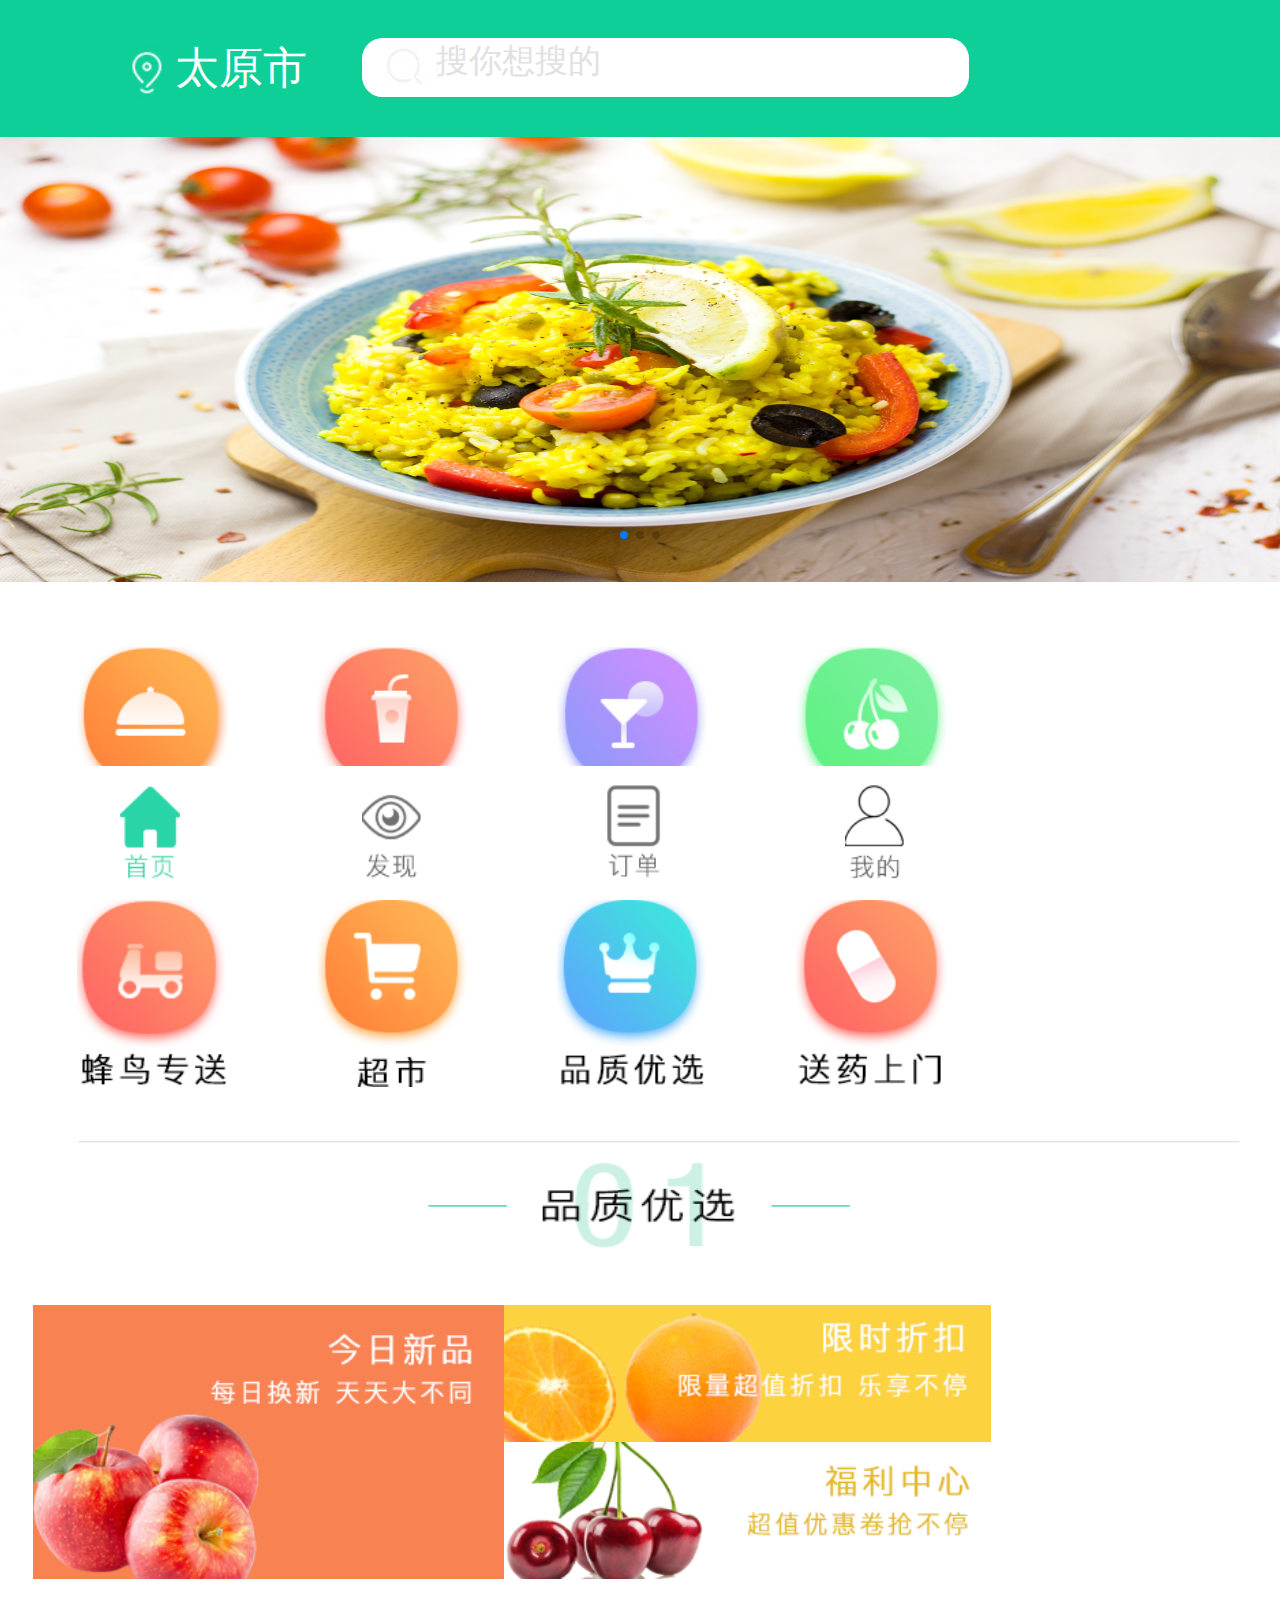
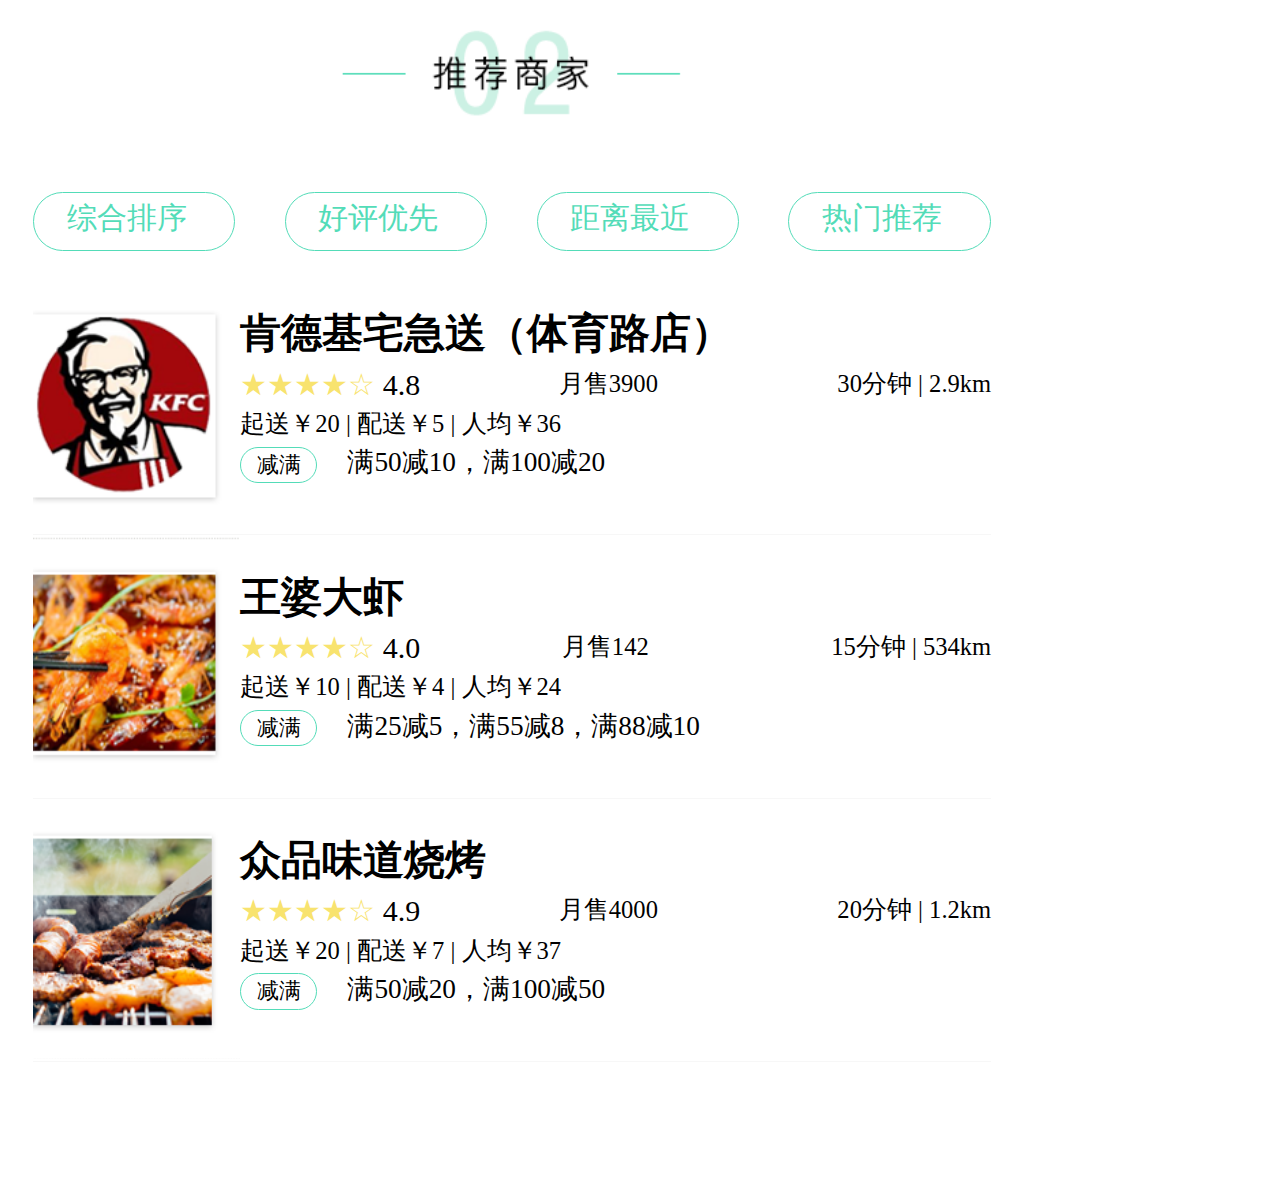
==== index.html @ a97285c1 "foodAPP" ====
<!DOCTYPE html>
<html lang="en">
<head>
	<meta charset="UTF-8">
	<title>首页</title>
	<meta name="viewport" content="width=device-width,initial-scale=1.0,user-scalable=no">
	<link rel="stylesheet" href="css/rem.css">
	<link rel="stylesheet" href="css/index.css">
	<link rel="stylesheet" href="css/swiper-4.3.5.min.css">

</head>
<body>
	<!-- 头部搜索开始 -->
	<header>
		<div class="pos">太原市</div>
		<input type="text" placeholder="搜你想搜的">
	</header>
	<!-- 头部结束 -->
	<!-- banner图开始 -->
	<div class="banner">
		<div class="swiper-container banner">
    		<div class="swiper-wrapper">
        		<div class="swiper-slide">
        			<img src="img/images/banner1.jpg" alt="">
        		</div>
        		<div class="swiper-slide">
        			<img src="img/images/banner2.jpg" alt="">
        		</div>
        		<div class="swiper-slide">
        			<img src="img/images/banner3.jpg" alt="">
        		</div>
   		 </div>
    <!-- 如果需要分页器 -->
   		 <div class="swiper-pagination"></div>
	</div>
	<!-- banner图结束 -->
	<!-- 导航栏开始 -->
	<nav>
		<main>
			<ul>
				<li></li>
				<li></li>
				<li></li>
				<li></li>
			</ul>
			<ul>
				<li></li>
				<li></li>
				<li></li>
				<li></li>
			</ul>
		</main>
	</nav>
	<!-- 导航栏结束 -->
	<!-- 品质优选开始 -->
	<div class="good">
		<img src="img/images/01_06.png" alt="">
		<div class="content">
			<div class="left"></div>
			<div class="right1"></div>
			<div class="right2"></div>
		</div>
	</div>
	<!-- 品质优选结束 -->
	<!-- 推荐商家开始 -->
	<div class="tuijian">
		<img src="img/images/02.png" alt="">
		<div class="title">
			<div class="title1"><a href="">综合排序</a></div>
			<div class="title1"><a href="">好评优先</a></div>
			<div class="title1"><a href="">距离最近</a></div>
			<div class="title1"><a href="">热门推荐</a></div>
		</div>
		<div class="list">
			<div class="pic"></div>
			<div class="content">
			<a href="shangjiaxiangqing.html">
				<h6>肯德基宅急送（体育路店）</h6></a>
				<div class="er">
					<div class="star">★★★★☆ <span>4.8</span></div>
					<div class="yue">月售3900</div>
					<div class="time">30分钟 | 2.9km</div>
				</div>
				<div class="san">起送￥20  |  配送￥5  |  人均￥36</div>
				<div class="si">
					<div class="left">减满</div>
					<p>满50减10，满100减20</p>
				</div>
			</div>
		</div>
		<div class="list">
			<div class="pic2"></div>
			<div class="content">
				<h6>王婆大虾</h6>
				<div class="er">
					<div class="star">★★★★☆ <span>4.0</span></div>
					<div class="yue">月售142</div>
					<div class="time">15分钟 | 534km</div>
				</div>
				<div class="san">起送￥10  |  配送￥4  |  人均￥24</div>
				<div class="si">
					<div class="left">减满</div>
					<p>满25减5，满55减8，满88减10</p>
				</div>
			</div>
		</div>
		<div class="list">
			<div class="pic3"></div>
			<div class="content">
				<h6>众品味道烧烤</h6>
				<div class="er">
					<div class="star">★★★★☆ <span>4.9</span></div>
					<div class="yue">月售4000</div>
					<div class="time">20分钟 | 1.2km</div>
				</div>
				<div class="san">起送￥20  |  配送￥7  |  人均￥37</div>
				<div class="si">
					<div class="left">减满</div>
					<p>满50减20，满100减50</p>
				</div>
			</div>
		</div>
	</div>
	<div class="bottom">
		<div class="content">
			<div class="shou"></div>
			<div class="fa"></div>
			<a href="dingdanxiangqing.html"><div class="ding"></div></a>
			<a href="gerenzhongxin.html"><div class="me"></div></a>
		</div>
	</div>
	<script src="js/swiper-4.3.5.min.js"></script>
	<script src="js/index.js"></script>
</body>
</html>
---- css/rem.css ----
@media screen  and (min-width: 360px){
	html{
		font-size: calc(360/750*100px);
	}
}
@media screen  and (min-width: 375px){
	html{
		font-size: calc(375/750*100px);
	}
}@media screen  and (min-width: 412px){
	html{
		font-size: calc(412/750*100px);
	}
}@media screen  and (min-width: 414px){
	html{
		font-size: calc(414/750*100px);
	}
}
@media screen  and (min-width: 750px){
	html{
		font-size: calc(750/750*100px);
	}
}@media screen  and (min-width: 768px){
	html{
		font-size: calc(768/750*100px);
	}
}@media screen  and (min-width: 1024px){
	html{
		font-size: calc(1024/750*100px);
	}
}
---- css/index.css ----
/*
* @Author: 我的文档
* @Date:   2018-08-08 08:50:35
* @Last Modified by:   我的文档
* @Last Modified time: 2018-09-10 17:40:27
*/
*{
	margin: 0;
	padding: 0;
	list-style: none;
}
a{
	text-decoration: none;
}
i{
	font-style: normal;
}
body{
	background: #fff;
}
header {
	width: 100%;
	height: 1rem;
	background-color: #0ecf98;
	position: fixed;
	top: 0;
	z-index: 3;
}
header .pos{
	width: 1.77rem;
	height: 100%;
	margin-left: 0.88rem;
	float: left;
	color: #fff;
	font-size: 0.32rem;
	line-height: 1rem;
	text-align: center;
	background-image: url('../img/images/dizhi_03.png');
	background-repeat: no-repeat;
	background-size: 0.4rem 1rem;
}
header input{
	width: 3.91rem;
	height: 0.43rem;
	margin-top: 0.28rem;
	float: left;
	border-radius: 0.15rem;
	border: 0;
	background-image: url('../img/images/sousuo_03.png');
	background-repeat: no-repeat;
	background-size: 0.56rem 0.45rem;
	padding-left: 0.54rem;
	outline: none;
}
input::-webkit-input-placeholder{
	color: #e1e1e1;
	font-size: 0.24rem;
}
.banner{
	width: 100%;
	height: 3.26rem;
	margin-top: 1rem;
}
.banner img{
	width: 100%;
	height: 100%;
}
nav{
	width: 100%;
	height: 4.1rem;
}
nav main{
	width: 7.02rem;
	height: 4.1rem;
	margin-left: 0.24rem;
}
nav main ul{
	display: flex;
	justify-content: space-around;
	flex-wrap: wrap;
	padding-top: 0.48rem;
}
nav main ul li{
	width: 1.1rem;
	height: 1.37rem;
	background-image: url('../img/images/meishi .png');
	background-size: 1.1rem 1.37rem;
}
nav main ul li:nth-child(2){
	background-image: url('../img/images/xiawucha.png')
}
nav main ul li:nth-child(3){
	background-image: url('../img/images/tianpin.png')
}
nav main ul li:nth-child(4){
	background-image: url('../img/images/xianguogou.png')
}
nav main ul:nth-child(2) li:nth-child(1){
	background-image: url('../img/images/fengniao.png')
}
nav main ul:nth-child(2) li:nth-child(2){
	background-image: url('../img/images/chaoshi.png')
}
nav main ul:nth-child(2) li:nth-child(3){
	background-image: url('../img/images/pinzhi.png')
}
nav main ul:nth-child(2) li:nth-child(4){
	background-image: url('../img/images/songyao.png')
}
.good{
	width: 100%;
	height: 0.96rem;
}.good img{
	width: 100%;
	height: 0.96rem;
}
.good .content{
	width: 7.02rem;
	height: 2rem;
	margin-left:0.24rem;
}
.good .content .left{
	width: 3.45rem;
	height: 100%;
	background-image: url('../img/images/01-1.png');
	background-size: 3.45rem 2rem;
	float: left;
}
.good .content .right1{
	width: 3.57rem;
	height: 1rem;
	float: left;
	background-image: url('../img/images/01-2.png');
	background-size: 3.57rem 1rem;
}
.good .content .right2{
	width: 3.57rem;
	height: 1rem;
	float: left;
	background-image: url('../img/images/01-3.png');
	background-size: 3.57rem 1rem;
}
.tuijian img{
	width: 7.5rem;
	height: 1.32rem;
}
.tuijian .title{
	width: 7.02rem;
	height: 0.59rem;
	margin-left: 0.24rem;
	display: flex;
	justify-content: space-between;
}
.tuijian .title .title1{
	width: 1.47rem;
	height: 0.42rem;
	border-radius:0.3rem;
	border: 0.01rem solid #53dcb8;
	position: relative;
}
.tuijian .title .title1 a{
	font-size: 0.22rem;
	position: absolute;
	top: 0.04rem;
	left: 0.24rem;
	color: #53dcb8;
}
.tuijian .list{
	width: 7.02rem;
	height: 1.92rem;
	margin-left: 0.24rem;
	border-bottom: 0.01rem solid #f7f7f7;
}
.tuijian .list .pic{
	width: 1.52rem;
	height: 1.91rem;
	background-image: url('../img/images/list1.png');
	background-size: 1.52rem 1.92rem;
	float: left;
}
.tuijian{
	padding-bottom: 0.98rem;
}
.tuijian .list .content{
	width: 5.5rem;
	padding-top: 0.25rem;
	float: left;
}
.tuijian .list .content a{
	color: #000;
}
.tuijian .list .content h6{
	font-size: 0.3rem;
}
.tuijian .list .content .er .star{
	font-size: 0.22rem;
	color: #f8e36e;
}
.tuijian .list .content .er{
	display: flex;
	justify-content: space-between;
	margin-top: 0.04rem;
}
.tuijian .list .content .er span{
	color: #000;
}
.tuijian .list .content .er .yue{
	font-size: 0.18rem;
	margin-left: -0.3rem;
}
.tuijian .list .content .er .time{
	font-size: 0.18rem;
}
.tuijian .list .content .san{
	font-size: 0.18rem;
	margin-top: 0.04rem;
}
.tuijian .list .content .si .left{
	width:0.55rem;
	height: 0.25rem;
	border: 0.01rem solid #53dcb8;
	border-radius: 0.2rem;
	margin-top: 0.05rem;
	font-size: 0.16rem;
	line-height: 0.25rem;
	text-align: center;
	float: left;
}
.tuijian .list .content .si p{
	font-size: 0.2rem;
	margin-left: 0.22rem;
	float: left;
	margin-top: 0.03rem;
}
.tuijian .list .pic2{
	width: 1.52rem;
	height: 1.91rem;
	background-image: url('../img/images/list2.png');
	background-size: 1.52rem 1.92rem;
	float: left;
}
.tuijian .list .pic3{
	width: 1.52rem;
	height: 1.91rem;
	background-image: url('../img/images/list3.png');
	background-size: 1.52rem 1.92rem;
	float: left;
}
.bottom{
	width: 100%;
	height: 0.98rem;
	background-color: #fff;
	position: fixed;
	bottom: 0;
}
.bottom .content{
	width: 5.75rem;
	height: 100%;
	margin-left: 0.88rem;
	display: flex;
	justify-content: space-between;
}
.bottom .content .shou{
	width: 0.44rem;
	height: 100%;
	background-image: url('../img/images/shouye.png');
	background-size: 0.44rem 0.98rem;
}
.bottom .content .fa{
	width: 0.44rem;
	height: 100%;
	background-image: url('../img/images/fa.png');
	background-size: 0.44rem 0.98rem;
}
.bottom .content .ding{
	width: 0.44rem;
	height: 100%;
	background-image: url('../img/images/ding.png');
	background-size: 0.44rem 0.98rem;
}
.bottom .content .me{
	width: 0.44rem;
	height: 100%;
	background-image: url('../img/images/me.png');
	background-size: 0.44rem 0.98rem;
}
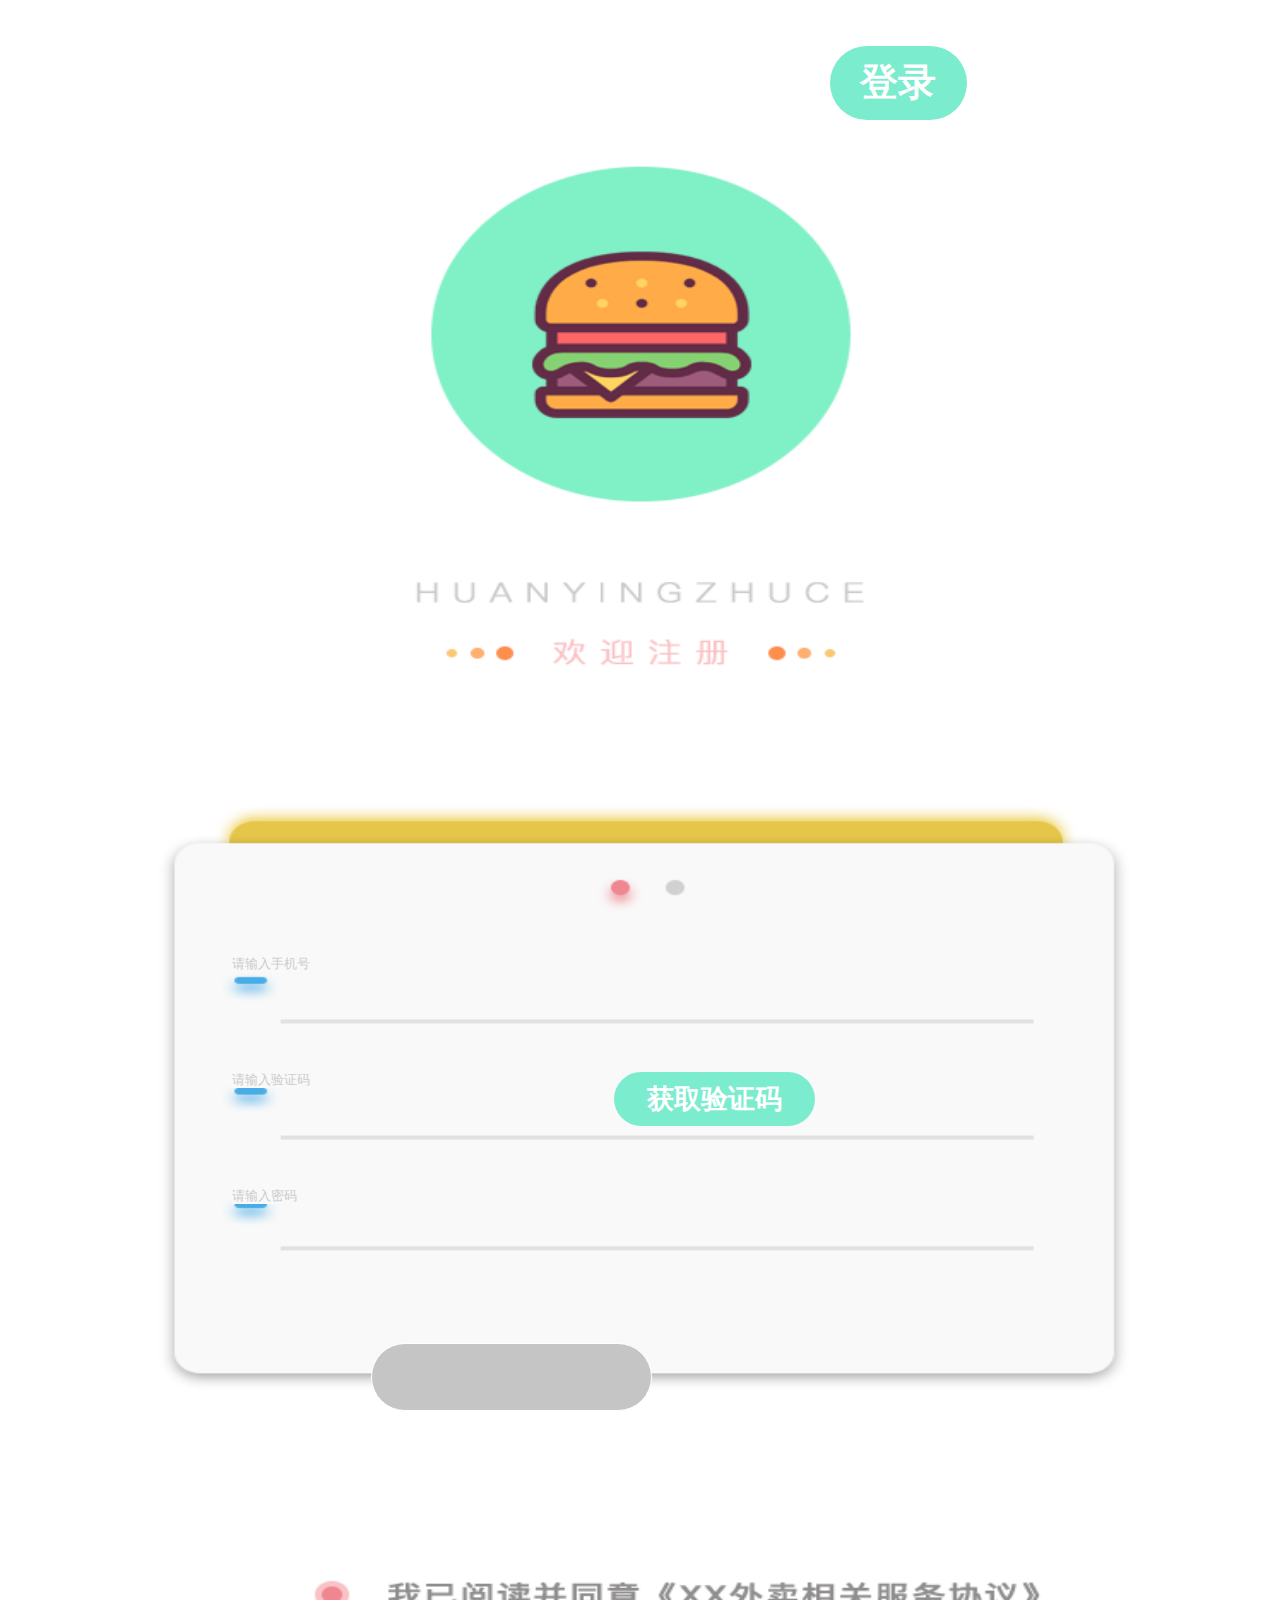
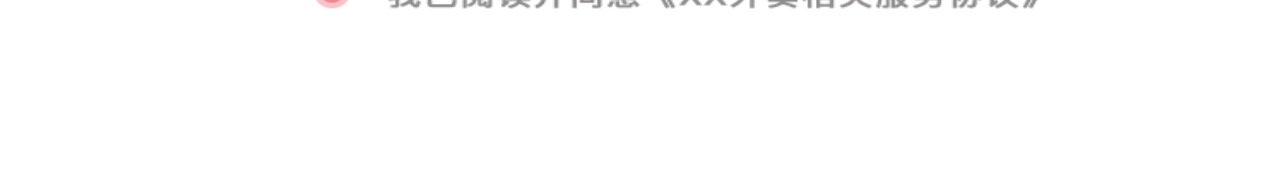
==== commit 2df9d11c: "APP" ====
--- a/index.html
+++ b/index.html
@@ -2,134 +2,56 @@
 <html lang="en">
 <head>
 	<meta charset="UTF-8">
-	<title>首页</title>
+	<title>注册</title>
 	<meta name="viewport" content="width=device-width,initial-scale=1.0,user-scalable=no">
 	<link rel="stylesheet" href="css/rem.css">
+	<link rel="stylesheet" href="https://at.alicdn.com/t/font_793301_ssczj2jw8zn.css">
 	<link rel="stylesheet" href="css/index.css">
-	<link rel="stylesheet" href="css/swiper-4.3.5.min.css">
-
 </head>
 <body>
-	<!-- 头部搜索开始 -->
 	<header>
-		<div class="pos">太原市</div>
-		<input type="text" placeholder="搜你想搜的">
+		<input type="text"  placeholder="请输入手机号" class="phone">
+		<input type="text"  placeholder="请输入验证码" class="yanzheng">
+	    <input type="password"  placeholder="请输入密码" class="password">
+	    <div class="yanzhengma">获取验证码</div>
+		<div class="daojishi"><span>60</span>s</div>
+		<a href="denglu.html"><div class="ture">
+	    	<i class="iconfont icon-dui"></i>
+	    </div></a>
+	    <a href="denglu.html"><div class="denglu">登录</div></a>
 	</header>
-	<!-- 头部结束 -->
-	<!-- banner图开始 -->
-	<div class="banner">
-		<div class="swiper-container banner">
-    		<div class="swiper-wrapper">
-        		<div class="swiper-slide">
-        			<img src="img/images/banner1.jpg" alt="">
-        		</div>
-        		<div class="swiper-slide">
-        			<img src="img/images/banner2.jpg" alt="">
-        		</div>
-        		<div class="swiper-slide">
-        			<img src="img/images/banner3.jpg" alt="">
-        		</div>
-   		 </div>
-    <!-- 如果需要分页器 -->
-   		 <div class="swiper-pagination"></div>
-	</div>
-	<!-- banner图结束 -->
-	<!-- 导航栏开始 -->
-	<nav>
-		<main>
-			<ul>
-				<li></li>
-				<li></li>
-				<li></li>
-				<li></li>
-			</ul>
-			<ul>
-				<li></li>
-				<li></li>
-				<li></li>
-				<li></li>
-			</ul>
-		</main>
-	</nav>
-	<!-- 导航栏结束 -->
-	<!-- 品质优选开始 -->
-	<div class="good">
-		<img src="img/images/01_06.png" alt="">
-		<div class="content">
-			<div class="left"></div>
-			<div class="right1"></div>
-			<div class="right2"></div>
-		</div>
-	</div>
-	<!-- 品质优选结束 -->
-	<!-- 推荐商家开始 -->
-	<div class="tuijian">
-		<img src="img/images/02.png" alt="">
-		<div class="title">
-			<div class="title1"><a href="">综合排序</a></div>
-			<div class="title1"><a href="">好评优先</a></div>
-			<div class="title1"><a href="">距离最近</a></div>
-			<div class="title1"><a href="">热门推荐</a></div>
-		</div>
-		<div class="list">
-			<div class="pic"></div>
-			<div class="content">
-			<a href="shangjiaxiangqing.html">
-				<h6>肯德基宅急送（体育路店）</h6></a>
-				<div class="er">
-					<div class="star">★★★★☆ <span>4.8</span></div>
-					<div class="yue">月售3900</div>
-					<div class="time">30分钟 | 2.9km</div>
-				</div>
-				<div class="san">起送￥20  |  配送￥5  |  人均￥36</div>
-				<div class="si">
-					<div class="left">减满</div>
-					<p>满50减10，满100减20</p>
-				</div>
-			</div>
-		</div>
-		<div class="list">
-			<div class="pic2"></div>
-			<div class="content">
-				<h6>王婆大虾</h6>
-				<div class="er">
-					<div class="star">★★★★☆ <span>4.0</span></div>
-					<div class="yue">月售142</div>
-					<div class="time">15分钟 | 534km</div>
-				</div>
-				<div class="san">起送￥10  |  配送￥4  |  人均￥24</div>
-				<div class="si">
-					<div class="left">减满</div>
-					<p>满25减5，满55减8，满88减10</p>
-				</div>
-			</div>
-		</div>
-		<div class="list">
-			<div class="pic3"></div>
-			<div class="content">
-				<h6>众品味道烧烤</h6>
-				<div class="er">
-					<div class="star">★★★★☆ <span>4.9</span></div>
-					<div class="yue">月售4000</div>
-					<div class="time">20分钟 | 1.2km</div>
-				</div>
-				<div class="san">起送￥20  |  配送￥7  |  人均￥37</div>
-				<div class="si">
-					<div class="left">减满</div>
-					<p>满50减20，满100减50</p>
-				</div>
-			</div>
-		</div>
-	</div>
-	<div class="bottom">
-		<div class="content">
-			<div class="shou"></div>
-			<div class="fa"></div>
-			<a href="dingdanxiangqing.html"><div class="ding"></div></a>
-			<a href="gerenzhongxin.html"><div class="me"></div></a>
-		</div>
-	</div>
-	<script src="js/swiper-4.3.5.min.js"></script>
-	<script src="js/index.js"></script>
 </body>
-</html>+</html>
+<script>
+	let yanzhengma=document.querySelector(".yanzhengma");
+	let ture=document.querySelector(".ture");
+	let daojishi=document.querySelector(".daojishi");
+	let span=document.querySelector("span");
+	let phone=document.querySelector(".phone");
+	let yanzheng=document.querySelector(".yanzheng");
+	let password=document.querySelector(".password");
+	console.log(phone,yanzheng,password);
+	yanzhengma.onclick=function () {
+		daojishi.style.display="block";
+    }
+    let num=span.innerHTML;
+    console.log(num);
+    //创建时间间隔函数
+    var t=setInterval(fn,1000);
+    function fn() {
+        num--;
+        if (num==0){
+            //清除时间间隔函数
+            clearInterval(t);
+        }
+        //改变span中的数字
+        span.innerHTML=num;
+    }
+    password.onblur=function () {
+        if (phone.value!=="" && password.value!=="" && yanzheng.value!==""){
+            ture.style.backgroundColor="#0ecf98";
+        }
+    }
+
+	
+</script>--- a/css/index.css
+++ b/css/index.css
@@ -1,13 +1,15 @@
 /*
 * @Author: 我的文档
-* @Date:   2018-08-08 08:50:35
+* @Date:   2018-08-15 12:29:30
 * @Last Modified by:   我的文档
-* @Last Modified time: 2018-09-10 17:40:27
+* @Last Modified time: 2018-08-15 14:23:20
 */
 *{
 	margin: 0;
 	padding: 0;
 	list-style: none;
+	font-family: "苹方";
+	background-repeat: no-repeat;
 }
 a{
 	text-decoration: none;
@@ -15,272 +17,93 @@
 i{
 	font-style: normal;
 }
-body{
-	background: #fff;
+header{
+	width: 100%;
+	height: 13rem;
+	background-image: url('../img/images6/images/1.png');
+	background-size: 100% 13rem;
+	overflow: hidden;
+	position: relative;
 }
-header {
-	width: 100%;
-	height: 1rem;
-	background-color: #0ecf98;
-	position: fixed;
-	top: 0;
-	z-index: 3;
-}
-header .pos{
-	width: 1.77rem;
-	height: 100%;
-	margin-left: 0.88rem;
-	float: left;
-	color: #fff;
-	font-size: 0.32rem;
-	line-height: 1rem;
-	text-align: center;
-	background-image: url('../img/images/dizhi_03.png');
-	background-repeat: no-repeat;
-	background-size: 0.4rem 1rem;
-}
-header input{
-	width: 3.91rem;
-	height: 0.43rem;
-	margin-top: 0.28rem;
-	float: left;
-	border-radius: 0.15rem;
+input{
+	position: absolute;
+	top: 7rem;
+	left: 1.7rem;
+	outline: none;
 	border: 0;
-	background-image: url('../img/images/sousuo_03.png');
-	background-repeat: no-repeat;
-	background-size: 0.56rem 0.45rem;
-	padding-left: 0.54rem;
-	outline: none;
+    background: #f9f9f9;
 }
 input::-webkit-input-placeholder{
-	color: #e1e1e1;
-	font-size: 0.24rem;
+	color: #cdcbcb;
 }
-.banner{
-	width: 100%;
-	height: 3.26rem;
-	margin-top: 1rem;
+input:nth-child(2){
+	margin-top: 0.85rem;
+	outline: none;
+	border: 0;
+    background: #f9f9f9;
+
 }
-.banner img{
-	width: 100%;
-	height: 100%;
+input:nth-child(3){
+	margin-top: 1.7rem;
+	outline: none;
+	border: 0;
+    background: #f9f9f9;
 }
-nav{
-	width: 100%;
-	height: 4.1rem;
+.yanzhengma{
+	width: 1.47rem;
+	height: 0.4rem;
+	background-color: #7becce;
+	border-radius: 0.2rem;
+	font-size: 0.2rem;
+	font-weight: bold;
+	color: #fff;
+	text-align: center;
+	line-height: 0.4rem;
+	position: absolute;
+	top: 7.85rem;
+	left: 4.5rem;
 }
-nav main{
-	width: 7.02rem;
-	height: 4.1rem;
-	margin-left: 0.24rem;
+.ture{
+	width: 2.04rem;
+	height: 0.48rem;
+	text-align: center;
+	font-size: 0.38rem;
+	line-height: 0.48rem;
+	color: #fff;
+	background-color: #c5c5c5;
+	border-radius: 0.3rem;
+	border: 0.01rem solid #fff;
+	position: absolute;
+	top: 9.84rem;
+	left: 2.72rem;
 }
-nav main ul{
-	display: flex;
-	justify-content: space-around;
-	flex-wrap: wrap;
-	padding-top: 0.48rem;
+
+.denglu{
+	width: 1rem;
+	height: 0.54rem;
+	background-color: #7becce;
+	border-radius: 0.3rem;
+	font-size: 0.28rem;
+	font-weight: bold;
+	color: #fff;
+	text-align: center;
+	line-height: 0.54rem;
+	margin-left: 6.08rem;
+	margin-top: 0.34rem;
 }
-nav main ul li{
-	width: 1.1rem;
-	height: 1.37rem;
-	background-image: url('../img/images/meishi .png');
-	background-size: 1.1rem 1.37rem;
-}
-nav main ul li:nth-child(2){
-	background-image: url('../img/images/xiawucha.png')
-}
-nav main ul li:nth-child(3){
-	background-image: url('../img/images/tianpin.png')
-}
-nav main ul li:nth-child(4){
-	background-image: url('../img/images/xianguogou.png')
-}
-nav main ul:nth-child(2) li:nth-child(1){
-	background-image: url('../img/images/fengniao.png')
-}
-nav main ul:nth-child(2) li:nth-child(2){
-	background-image: url('../img/images/chaoshi.png')
-}
-nav main ul:nth-child(2) li:nth-child(3){
-	background-image: url('../img/images/pinzhi.png')
-}
-nav main ul:nth-child(2) li:nth-child(4){
-	background-image: url('../img/images/songyao.png')
-}
-.good{
-	width: 100%;
-	height: 0.96rem;
-}.good img{
-	width: 100%;
-	height: 0.96rem;
-}
-.good .content{
-	width: 7.02rem;
-	height: 2rem;
-	margin-left:0.24rem;
-}
-.good .content .left{
-	width: 3.45rem;
-	height: 100%;
-	background-image: url('../img/images/01-1.png');
-	background-size: 3.45rem 2rem;
-	float: left;
-}
-.good .content .right1{
-	width: 3.57rem;
-	height: 1rem;
-	float: left;
-	background-image: url('../img/images/01-2.png');
-	background-size: 3.57rem 1rem;
-}
-.good .content .right2{
-	width: 3.57rem;
-	height: 1rem;
-	float: left;
-	background-image: url('../img/images/01-3.png');
-	background-size: 3.57rem 1rem;
-}
-.tuijian img{
-	width: 7.5rem;
-	height: 1.32rem;
-}
-.tuijian .title{
-	width: 7.02rem;
-	height: 0.59rem;
-	margin-left: 0.24rem;
-	display: flex;
-	justify-content: space-between;
-}
-.tuijian .title .title1{
+.daojishi{
 	width: 1.47rem;
-	height: 0.42rem;
-	border-radius:0.3rem;
-	border: 0.01rem solid #53dcb8;
-	position: relative;
-}
-.tuijian .title .title1 a{
-	font-size: 0.22rem;
+	height: 0.4rem;
+	background-color: #7becce;
+	border-radius: 0.2rem;
+	font-size: 0.2rem;
+	font-weight: bold;
+	color: #fff;
+	text-align: center;
+	line-height: 0.4rem;
 	position: absolute;
-	top: 0.04rem;
-	left: 0.24rem;
-	color: #53dcb8;
-}
-.tuijian .list{
-	width: 7.02rem;
-	height: 1.92rem;
-	margin-left: 0.24rem;
-	border-bottom: 0.01rem solid #f7f7f7;
-}
-.tuijian .list .pic{
-	width: 1.52rem;
-	height: 1.91rem;
-	background-image: url('../img/images/list1.png');
-	background-size: 1.52rem 1.92rem;
-	float: left;
-}
-.tuijian{
-	padding-bottom: 0.98rem;
-}
-.tuijian .list .content{
-	width: 5.5rem;
-	padding-top: 0.25rem;
-	float: left;
-}
-.tuijian .list .content a{
-	color: #000;
-}
-.tuijian .list .content h6{
-	font-size: 0.3rem;
-}
-.tuijian .list .content .er .star{
-	font-size: 0.22rem;
-	color: #f8e36e;
-}
-.tuijian .list .content .er{
-	display: flex;
-	justify-content: space-between;
-	margin-top: 0.04rem;
-}
-.tuijian .list .content .er span{
-	color: #000;
-}
-.tuijian .list .content .er .yue{
-	font-size: 0.18rem;
-	margin-left: -0.3rem;
-}
-.tuijian .list .content .er .time{
-	font-size: 0.18rem;
-}
-.tuijian .list .content .san{
-	font-size: 0.18rem;
-	margin-top: 0.04rem;
-}
-.tuijian .list .content .si .left{
-	width:0.55rem;
-	height: 0.25rem;
-	border: 0.01rem solid #53dcb8;
-	border-radius: 0.2rem;
-	margin-top: 0.05rem;
-	font-size: 0.16rem;
-	line-height: 0.25rem;
-	text-align: center;
-	float: left;
-}
-.tuijian .list .content .si p{
-	font-size: 0.2rem;
-	margin-left: 0.22rem;
-	float: left;
-	margin-top: 0.03rem;
-}
-.tuijian .list .pic2{
-	width: 1.52rem;
-	height: 1.91rem;
-	background-image: url('../img/images/list2.png');
-	background-size: 1.52rem 1.92rem;
-	float: left;
-}
-.tuijian .list .pic3{
-	width: 1.52rem;
-	height: 1.91rem;
-	background-image: url('../img/images/list3.png');
-	background-size: 1.52rem 1.92rem;
-	float: left;
-}
-.bottom{
-	width: 100%;
-	height: 0.98rem;
-	background-color: #fff;
-	position: fixed;
-	bottom: 0;
-}
-.bottom .content{
-	width: 5.75rem;
-	height: 100%;
-	margin-left: 0.88rem;
-	display: flex;
-	justify-content: space-between;
-}
-.bottom .content .shou{
-	width: 0.44rem;
-	height: 100%;
-	background-image: url('../img/images/shouye.png');
-	background-size: 0.44rem 0.98rem;
-}
-.bottom .content .fa{
-	width: 0.44rem;
-	height: 100%;
-	background-image: url('../img/images/fa.png');
-	background-size: 0.44rem 0.98rem;
-}
-.bottom .content .ding{
-	width: 0.44rem;
-	height: 100%;
-	background-image: url('../img/images/ding.png');
-	background-size: 0.44rem 0.98rem;
-}
-.bottom .content .me{
-	width: 0.44rem;
-	height: 100%;
-	background-image: url('../img/images/me.png');
-	background-size: 0.44rem 0.98rem;
-}
+	top: 7.85rem;
+	left: 4.5rem;
+	z-index: 2;
+	display: none;
+}